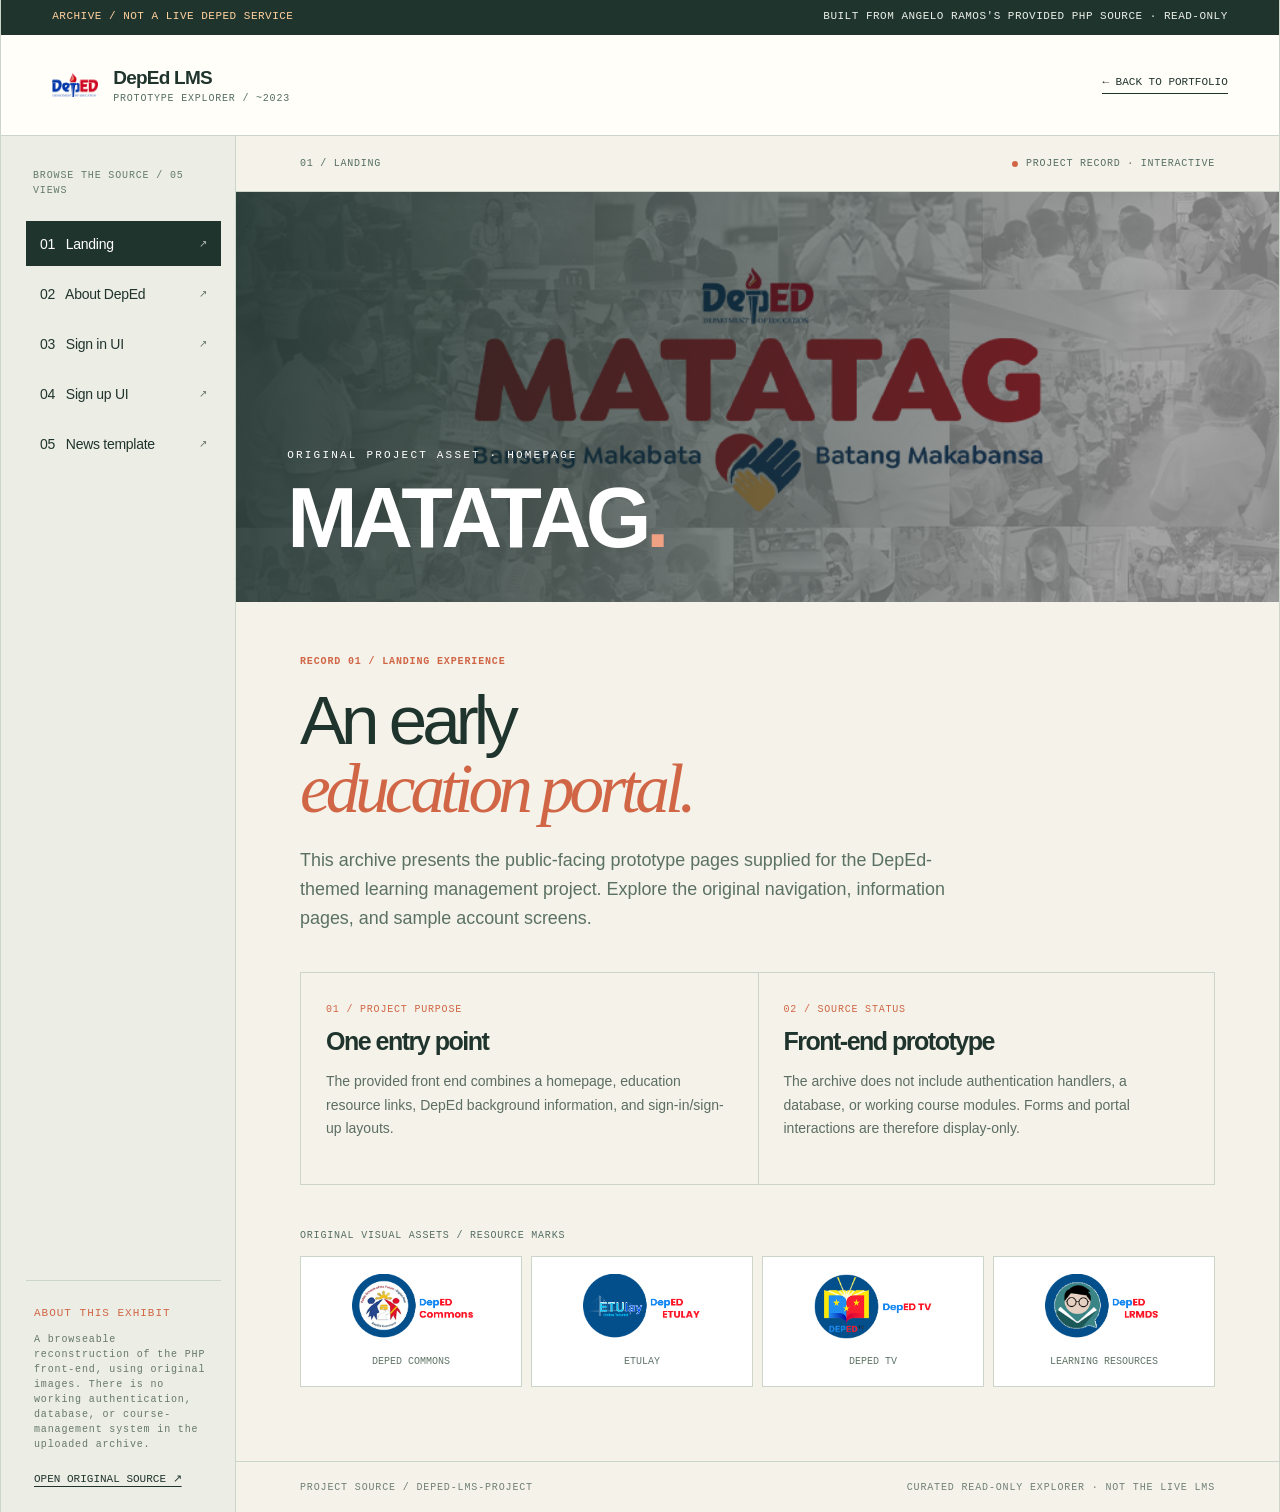
==== lms-explorer/index.html @ c8154ff5 "Add files via upload" ====
<!doctype html>
<html lang="en"><head><meta charset="utf-8"><meta name="viewport" content="width=device-width,initial-scale=1"><meta name="color-scheme" content="light"><title>DepEd LMS — Project Archive Explorer</title>
<style>
:root{--ink:#20342e;--muted:#566e64;--line:#ccd5c9;--cream:#f4f2e9;--soft:#e8eae0;--orange:#d16646;--white:#fffef9;--font:Arial,Helvetica,sans-serif;--mono:ui-monospace,SFMono-Regular,Consolas,monospace}
*{box-sizing:border-box}html{scroll-behavior:smooth}body{margin:0;background:var(--cream);font-family:var(--font);color:var(--ink)}a{color:inherit}button{font:inherit}button:focus-visible,a:focus-visible{outline:3px solid var(--orange);outline-offset:3px}
.frame{max-width:1480px;margin:auto;min-height:100vh;border-right:1px solid var(--line);border-left:1px solid var(--line)}.status{background:var(--ink);color:#eaf0e9;min-height:35px;padding:10px clamp(20px,4vw,55px);font:11px var(--mono);display:flex;justify-content:space-between;gap:16px;letter-spacing:.045em}.status b{color:#ffd29e;font-weight:500}.hdr{display:flex;align-items:center;justify-content:space-between;gap:24px;padding:25px clamp(20px,4vw,55px);border-bottom:1px solid var(--line);background:var(--white)}.identity{display:flex;align-items:center;gap:15px;text-decoration:none}.identity img{width:46px;height:50px;object-fit:contain}.identity strong{font-size:19px;letter-spacing:-.04em}.identity small{display:block;font:10px var(--mono);margin-top:4px;color:var(--muted);letter-spacing:.08em}.hdr-action{font:11px var(--mono);text-decoration:none;border-bottom:1px solid currentColor;padding-bottom:5px;white-space:nowrap}
.workspace{display:grid;grid-template-columns:235px minmax(0,1fr);min-height:calc(100vh - 135px)}.side{min-width:0;border-right:1px solid var(--line);padding:32px 14px 20px 25px;background:#ecede4;display:flex;flex-direction:column;gap:23px}.side-kicker,.side-note,.colophon,.page-kicker{font:10px/1.5 var(--mono);letter-spacing:.085em}.side-kicker{margin:0 7px;color:#647b6c}.side-buttons{min-width:0;max-width:100%;display:flex;flex-direction:column;gap:5px}.tab{display:flex;justify-content:space-between;align-items:center;text-align:left;width:100%;background:transparent;border:1px solid transparent;color:var(--ink);cursor:pointer;padding:12px 13px;font-size:14px;letter-spacing:-.02em;border-radius:0;min-height:45px}.tab:hover{border-color:#c2cfbe}.tab[aria-selected=true]{background:var(--ink);color:#fff}.tab span:last-child{font:10px var(--mono);opacity:.65}.side-source{margin-top:auto;border-top:1px solid var(--line);padding:21px 8px 0}.side-source b{font:11px var(--mono);letter-spacing:.09em;color:var(--orange)}.side-note{margin:12px 0;color:#66776d}.side-source a{display:inline-block;font:11px var(--mono);padding:8px 0;text-underline-offset:4px}.main{min-width:0}.main-top{padding:22px clamp(22px,5vw,70px);border-bottom:1px solid var(--line);display:flex;justify-content:space-between;gap:12px;font:10px var(--mono);letter-spacing:.075em;color:var(--muted)}.page{display:none;min-height:640px}.page.active{display:block;animation:show .28s ease}@keyframes show{from{opacity:.4;transform:translateY(6px)}to{opacity:1;transform:none}}.page-pad{padding:48px clamp(22px,5vw,70px) 74px}.page-kicker{color:var(--orange);font-weight:700}.page-title{font-size:clamp(44px,5.4vw,86px);font-weight:500;letter-spacing:-.072em;line-height:.99;margin:17px 0 23px;max-width:920px}.page-title em{font-family:Georgia,serif;font-weight:400;color:var(--orange)}.page-lede{font-size:clamp(15px,1.4vw,19px);line-height:1.6;max-width:660px;color:#5b7163;margin:0 0 30px}.hero-image{position:relative;height:clamp(230px,32vw,455px);overflow:hidden;background:#c8d3c6}.hero-image img{width:100%;height:100%;object-fit:cover;object-position:center 38%;filter:saturate(.72) brightness(.68)}.hero-image:after{content:"";position:absolute;inset:0;background:linear-gradient(100deg,#112822c9,transparent 85%)}.hero-image-copy{position:absolute;left:clamp(22px,4vw,66px);bottom:35px;z-index:1;color:white}.hero-image-copy small{font:11px var(--mono);letter-spacing:.2em}.hero-image-copy h2{font-size:clamp(45px,6.6vw,98px);letter-spacing:-.065em;margin:8px 0 0;font-weight:600}.record-grid{display:grid;grid-template-columns:1fr 1fr;gap:0;margin-top:40px;border:1px solid var(--line)}.record-grid article{padding:25px 25px 30px}.record-grid article+article{border-left:1px solid var(--line)}.record-grid small,.material-head{font:10px var(--mono);color:var(--orange);letter-spacing:.08em}.record-grid h3{margin:11px 0 12px;font-size:25px;letter-spacing:-.06em}.record-grid p{line-height:1.65;color:#5c6d63;font-size:14px}.material-head{margin:45px 0 15px;color:var(--muted)}.material-grid{display:grid;grid-template-columns:repeat(4,1fr);gap:9px}.material{background:#fff;border:1px solid var(--line);min-width:0;text-align:center;padding:17px 9px}.material img{width:100%;height:65px;object-fit:contain}.material span{display:block;font:10px/1.45 var(--mono);margin-top:12px;color:#607468}.about-grid{display:grid;grid-template-columns:minmax(0,1fr) minmax(260px,.72fr);gap:24px;border-top:1px solid var(--line);padding-top:30px}.about-grid img{width:100%;height:auto;object-fit:contain;background:#edf0e8;padding:18px;border:1px solid var(--line)}.about-grid h3,.info-cards h3{font-size:24px;letter-spacing:-.05em;margin:0 0 15px}.about-grid p{color:#566c5c;line-height:1.7}.info-cards{display:grid;grid-template-columns:repeat(2,1fr);gap:18px;margin-top:28px}.info-cards article{border:1px solid var(--line);padding:22px}.info-cards b{font:10px var(--mono);color:var(--orange)}.info-cards p{color:var(--muted);line-height:1.6;font-size:14px}.form-sample{max-width:660px;display:grid;grid-template-columns:1fr 1fr;gap:17px;margin-top:35px}.form-sample label{display:block;font-size:12px;color:#5d7267;font-weight:600}.form-sample label.full{grid-column:1/-1}.form-sample input,.form-sample select{width:100%;margin-top:8px;padding:14px 14px;background:#fffefa;border:1px solid #aabcae;font:14px var(--font);color:var(--ink)}.form-sample input:disabled,.form-sample select:disabled{color:#7f8c81;background:#eeeee8}.disabled-submit{grid-column:1/-1;padding:16px;border:0;background:var(--ink);color:#fff;opacity:.45;text-align:center;font:12px var(--mono)}.note{margin:26px 0 0;padding:16px 19px;background:#e7e9df;border-left:3px solid var(--orange);line-height:1.6;color:#4c6255;font-size:13px;max-width:700px}.source-list{margin:33px 0;display:grid;gap:10px}.source-row{display:grid;grid-template-columns:110px minmax(0,1fr);gap:14px;align-items:center;border-bottom:1px solid var(--line);padding:15px 2px;font-size:14px}.source-row span{font:11px var(--mono);color:var(--orange)}.source-row strong{font-weight:500}.colophon{border-top:1px solid var(--line);display:flex;justify-content:space-between;padding:18px clamp(22px,5vw,70px);gap:18px;color:#728077}.corner{display:inline-flex;align-items:center;gap:8px}.corner i{height:6px;width:6px;background:var(--orange);border-radius:50%}
@media(max-width:800px){.workspace{grid-template-columns:minmax(0,1fr)}.side{border-right:0;border-bottom:1px solid var(--line);padding:12px 16px}.side-kicker,.side-source{display:none}.side-buttons{flex-direction:row;overflow:auto;gap:6px}.tab{flex:0 0 auto;width:auto;padding:12px 14px}.tab span:last-child{display:none}.main-top{padding:13px 22px}.status{font-size:9px}.page-pad{padding:32px 21px 52px}.hero-image-copy h2{font-size:49px}.material-grid{grid-template-columns:repeat(2,1fr)}.about-grid{grid-template-columns:1fr}.hdr{padding:16px 20px}.hdr-action{font-size:10px}.record-grid{grid-template-columns:1fr}.record-grid article+article{border-left:0;border-top:1px solid var(--line)}.info-cards{grid-template-columns:1fr}.colophon{flex-direction:column;padding:14px 22px}}
@media(max-width:480px){.status span:last-child{display:none}.identity strong{font-size:16px}.identity img{width:38px}.hdr-action{max-width:100px;white-space:normal;text-align:right}.form-sample{grid-template-columns:1fr}.page-title{font-size:clamp(42px,12vw,64px)}.hero-image{height:300px}.hero-image-copy h2{font-size:45px}}
@media(prefers-reduced-motion:reduce){*,*::before,*::after{animation:none!important;scroll-behavior:auto!important}}
</style></head>
<body><div class="frame"><div class="status"><span><b>ARCHIVE / NOT A LIVE DEPED SERVICE</b></span><span>BUILT FROM ANGELO RAMOS'S PROVIDED PHP SOURCE · READ-ONLY</span></div>
<header class="hdr"><a class="identity" href="#home" data-go="home"><img src="assets/deped.png" alt="DepEd mark from supplied project assets"><span><strong>DepEd LMS</strong><small>PROTOTYPE EXPLORER / ~2023</small></span></a><a class="hdr-action" href="../index.html#projects">← BACK TO PORTFOLIO</a></header>
<div class="workspace"><aside class="side"><p class="side-kicker">BROWSE THE SOURCE / 05 VIEWS</p><nav class="side-buttons" aria-label="LMS prototype views">
<button type="button" class="tab" data-go="home" aria-selected="true">01 &nbsp; Landing <span>↗</span></button>
<button type="button" class="tab" data-go="about" aria-selected="false">02 &nbsp; About DepEd <span>↗</span></button>
<button type="button" class="tab" data-go="signin" aria-selected="false">03 &nbsp; Sign in UI <span>↗</span></button>
<button type="button" class="tab" data-go="signup" aria-selected="false">04 &nbsp; Sign up UI <span>↗</span></button>
<button type="button" class="tab" data-go="news" aria-selected="false">05 &nbsp; News template <span>↗</span></button>
</nav><div class="side-source"><b>ABOUT THIS EXHIBIT</b><p class="side-note">A browseable reconstruction of the PHP front-end, using original images. There is no working authentication, database, or course-management system in the uploaded archive.</p><a target="_blank" rel="noopener noreferrer" href="https://github.com/gegegelo/LMS/tree/04dccf0e643a8d3c4e60569a90cf7f81afca56c1/DepEd-LMS-Project">OPEN ORIGINAL SOURCE ↗</a></div></aside>
<main class="main" id="content"><div class="main-top"><span id="routeLabel">01 / LANDING</span><span class="corner"><i></i> PROJECT RECORD · INTERACTIVE</span></div>
<section class="page active" id="view-home" aria-labelledby="title-home"><div class="hero-image"><img src="assets/coverr.jpg" alt="Original DepEd LMS project banner from uploaded source"><div class="hero-image-copy"><small>ORIGINAL PROJECT ASSET · HOMEPAGE</small><h2>MATATAG<span style="color:#f0a083">.</span></h2></div></div><div class="page-pad"><span class="page-kicker">RECORD 01 / LANDING EXPERIENCE</span><h1 class="page-title" id="title-home">An early<br><em>education portal.</em></h1><p class="page-lede">This archive presents the public-facing prototype pages supplied for the DepEd-themed learning management project. Explore the original navigation, information pages, and sample account screens.</p><div class="record-grid"><article><small>01 / PROJECT PURPOSE</small><h3>One entry point</h3><p>The provided front end combines a homepage, education resource links, DepEd background information, and sign-in/sign-up layouts.</p></article><article><small>02 / SOURCE STATUS</small><h3>Front-end prototype</h3><p>The archive does not include authentication handlers, a database, or working course modules. Forms and portal interactions are therefore display-only.</p></article></div><p class="material-head">ORIGINAL VISUAL ASSETS / RESOURCE MARKS</p><div class="material-grid"><div class="material"><img src="assets/deped-commons.png" alt="DepEd Commons logo"><span>DEPED COMMONS</span></div><div class="material"><img src="assets/deped-tulay.png" alt="DepEd ETUlay logo"><span>ETULAY</span></div><div class="material"><img src="assets/deped-tv.png" alt="DepEd TV logo"><span>DEPED TV</span></div><div class="material"><img src="assets/deped-lrmds.png" alt="DepEd Learning Resources"><span>LEARNING RESOURCES</span></div></div></div></section>
<section class="page" id="view-about" aria-labelledby="title-about" hidden><div class="page-pad"><span class="page-kicker">RECORD 02 / ABOUT PAGE</span><h1 class="page-title" id="title-about">Education<br><em>in context.</em></h1><p class="page-lede">The uploaded About page describes the Department of Education and includes institutional structure, mission, and public information.</p><div class="about-grid"><div><h3>Department of Education</h3><p>The Department of Education (DepEd) formulates, implements, and coordinates policies, plans, programs, and projects in formal and non-formal basic education.</p><p>This section summarizes text supplied in <code>about.php</code> and retains related source images.</p></div><img src="assets/DepEd-Website-header.png" alt="DepEd website banner from source files"></div><div class="info-cards"><article><b>ORIGINAL ASSET / 01</b><h3>Institutional structure</h3><img style="width:100%;height:auto;max-height:270px;object-fit:contain" src="assets/DepEd-structure.png" alt="Organizational chart image from uploaded project source"></article><article><b>ORIGINAL ASSET / 02</b><h3>Transparency & information</h3><img style="width:100%;height:270px;object-fit:contain" src="assets/transparency-seal-.png" alt="Transparency seal included in uploaded source"></article></div><p class="note">This is an archive view of a personal software project, not an official DepEd information service.</p></div></section>
<section class="page" id="view-signin" aria-labelledby="title-signin" hidden><div class="page-pad"><span class="page-kicker">RECORD 03 / ACCOUNT LOGIN</span><h1 class="page-title" id="title-signin">The sign-in<br><em>interface.</em></h1><p class="page-lede">A read-only reconstruction of the username and password screen from <code>signin_page.php</code>.</p><form class="form-sample" aria-label="Sign-in layout demonstration" onsubmit="return false"><label class="full">Username<input placeholder="Account username" autocomplete="off" disabled></label><label class="full">Password<input placeholder="Password" type="password" disabled></label><div class="disabled-submit">SIGN IN · DISABLED IN ARCHIVE</div></form><p class="note"><strong>Demonstration only.</strong> The uploaded ZIP references <code>login_handler.php</code>, which was not included. This preview cannot authenticate anyone.</p></div></section>
<section class="page" id="view-signup" aria-labelledby="title-signup" hidden><div class="page-pad"><span class="page-kicker">RECORD 04 / REGISTRATION FORM</span><h1 class="page-title" id="title-signup">The registration<br><em>interface.</em></h1><p class="page-lede">The source registration page includes account credentials, a student/teacher selection, and basic personal details.</p><form class="form-sample" aria-label="Registration layout demonstration" onsubmit="return false"><label>Username<input placeholder="Account username" disabled></label><label>Email address<input placeholder="name@example.com" disabled></label><label>Password<input placeholder="Password" type="password" disabled></label><label>Confirm password<input placeholder="Confirm password" type="password" disabled></label><label>Category<select disabled><option>Student / Teacher</option></select></label><label>Phone number<input placeholder="Contact number" disabled></label><label>First name<input placeholder="First name" disabled></label><label>Last name<input placeholder="Last name" disabled></label><div class="disabled-submit">CREATE ACCOUNT · DISABLED IN ARCHIVE</div></form><p class="note">Form fields are intentionally disabled. The uploaded archive does not include an account registration backend.</p></div></section>
<section class="page" id="view-news" aria-labelledby="title-news" hidden><div class="page-pad"><span class="page-kicker">RECORD 05 / NEWS TEMPLATE</span><h1 class="page-title" id="title-news">A page<br><em>in progress.</em></h1><p class="page-lede">The provided <code>news.php</code> file contains a grid of placeholder cards and example copy rather than published news.</p><div class="source-list"><div class="source-row"><span>01 / PAGE</span><strong>News feed layout with Bootstrap cards</strong></div><div class="source-row"><span>02 / CONTENT</span><strong>Placeholder descriptions in original source</strong></div><div class="source-row"><span>03 / STATUS</span><strong>No news database or real article data provided</strong></div></div><p class="note">Instead of inventing news items, this exhibit documents the prototype state of the original page.</p></div></section>
<div class="colophon"><span>PROJECT SOURCE / DEPED-LMS-PROJECT</span><span>CURATED READ-ONLY EXPLORER · NOT THE LIVE LMS</span></div></main></div></div>
<script>
(function(){const routes=['home','about','signin','signup','news'];const buttons=[...document.querySelectorAll('[data-go]')];const labels={home:'01 / LANDING',about:'02 / ABOUT DEPED',signin:'03 / LOGIN UI',signup:'04 / REGISTRATION UI',news:'05 / NEWS TEMPLATE'};const pages=[...document.querySelectorAll('.page')];function setRoute(name,updateHash){if(!routes.includes(name))name='home';pages.forEach(p=>{const active=p.id==='view-'+name;p.classList.toggle('active',active);p.hidden=!active});buttons.forEach(b=>{if(b.classList.contains('tab'))b.setAttribute('aria-selected',String(b.dataset.go===name))});document.getElementById('routeLabel').textContent=labels[name];if(updateHash&&location.hash!=='#'+name)history.replaceState(null,'','#'+name);window.scrollTo({top:0,behavior:'instant'});}buttons.forEach(b=>b.addEventListener('click',event=>{event.preventDefault();setRoute(b.dataset.go,true)}));window.addEventListener('hashchange',()=>setRoute(location.hash.slice(1),false));setRoute(location.hash.slice(1),false)})();
</script></body></html>
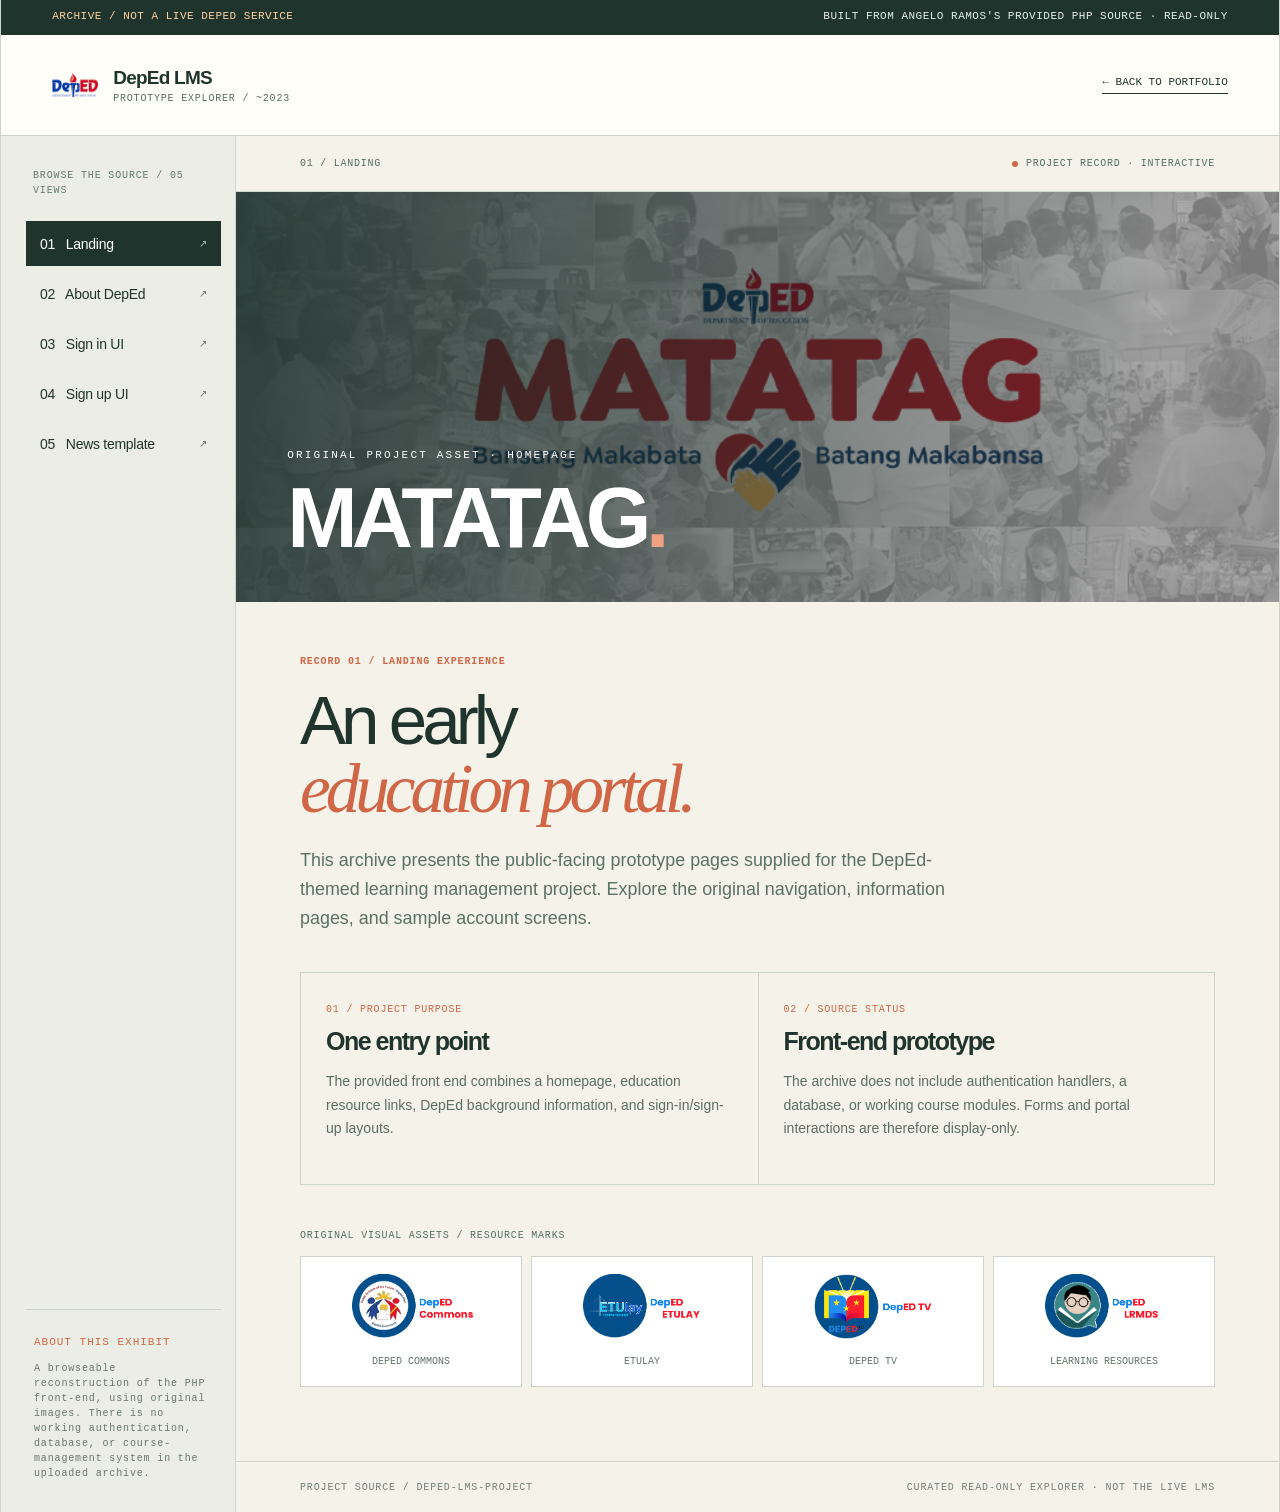
==== commit f6de89ac: "Remove public LMS source links from portfolio and demo" ====
--- a/lms-explorer/index.html
+++ b/lms-explorer/index.html
@@ -4,27 +4,57 @@
 :root{--ink:#20342e;--muted:#566e64;--line:#ccd5c9;--cream:#f4f2e9;--soft:#e8eae0;--orange:#d16646;--white:#fffef9;--font:Arial,Helvetica,sans-serif;--mono:ui-monospace,SFMono-Regular,Consolas,monospace}
 *{box-sizing:border-box}html{scroll-behavior:smooth}body{margin:0;background:var(--cream);font-family:var(--font);color:var(--ink)}a{color:inherit}button{font:inherit}button:focus-visible,a:focus-visible{outline:3px solid var(--orange);outline-offset:3px}
 .frame{max-width:1480px;margin:auto;min-height:100vh;border-right:1px solid var(--line);border-left:1px solid var(--line)}.status{background:var(--ink);color:#eaf0e9;min-height:35px;padding:10px clamp(20px,4vw,55px);font:11px var(--mono);display:flex;justify-content:space-between;gap:16px;letter-spacing:.045em}.status b{color:#ffd29e;font-weight:500}.hdr{display:flex;align-items:center;justify-content:space-between;gap:24px;padding:25px clamp(20px,4vw,55px);border-bottom:1px solid var(--line);background:var(--white)}.identity{display:flex;align-items:center;gap:15px;text-decoration:none}.identity img{width:46px;height:50px;object-fit:contain}.identity strong{font-size:19px;letter-spacing:-.04em}.identity small{display:block;font:10px var(--mono);margin-top:4px;color:var(--muted);letter-spacing:.08em}.hdr-action{font:11px var(--mono);text-decoration:none;border-bottom:1px solid currentColor;padding-bottom:5px;white-space:nowrap}
-.workspace{display:grid;grid-template-columns:235px minmax(0,1fr);min-height:calc(100vh - 135px)}.side{min-width:0;border-right:1px solid var(--line);padding:32px 14px 20px 25px;background:#ecede4;display:flex;flex-direction:column;gap:23px}.side-kicker,.side-note,.colophon,.page-kicker{font:10px/1.5 var(--mono);letter-spacing:.085em}.side-kicker{margin:0 7px;color:#647b6c}.side-buttons{min-width:0;max-width:100%;display:flex;flex-direction:column;gap:5px}.tab{display:flex;justify-content:space-between;align-items:center;text-align:left;width:100%;background:transparent;border:1px solid transparent;color:var(--ink);cursor:pointer;padding:12px 13px;font-size:14px;letter-spacing:-.02em;border-radius:0;min-height:45px}.tab:hover{border-color:#c2cfbe}.tab[aria-selected=true]{background:var(--ink);color:#fff}.tab span:last-child{font:10px var(--mono);opacity:.65}.side-source{margin-top:auto;border-top:1px solid var(--line);padding:21px 8px 0}.side-source b{font:11px var(--mono);letter-spacing:.09em;color:var(--orange)}.side-note{margin:12px 0;color:#66776d}.side-source a{display:inline-block;font:11px var(--mono);padding:8px 0;text-underline-offset:4px}.main{min-width:0}.main-top{padding:22px clamp(22px,5vw,70px);border-bottom:1px solid var(--line);display:flex;justify-content:space-between;gap:12px;font:10px var(--mono);letter-spacing:.075em;color:var(--muted)}.page{display:none;min-height:640px}.page.active{display:block;animation:show .28s ease}@keyframes show{from{opacity:.4;transform:translateY(6px)}to{opacity:1;transform:none}}.page-pad{padding:48px clamp(22px,5vw,70px) 74px}.page-kicker{color:var(--orange);font-weight:700}.page-title{font-size:clamp(44px,5.4vw,86px);font-weight:500;letter-spacing:-.072em;line-height:.99;margin:17px 0 23px;max-width:920px}.page-title em{font-family:Georgia,serif;font-weight:400;color:var(--orange)}.page-lede{font-size:clamp(15px,1.4vw,19px);line-height:1.6;max-width:660px;color:#5b7163;margin:0 0 30px}.hero-image{position:relative;height:clamp(230px,32vw,455px);overflow:hidden;background:#c8d3c6}.hero-image img{width:100%;height:100%;object-fit:cover;object-position:center 38%;filter:saturate(.72) brightness(.68)}.hero-image:after{content:"";position:absolute;inset:0;background:linear-gradient(100deg,#112822c9,transparent 85%)}.hero-image-copy{position:absolute;left:clamp(22px,4vw,66px);bottom:35px;z-index:1;color:white}.hero-image-copy small{font:11px var(--mono);letter-spacing:.2em}.hero-image-copy h2{font-size:clamp(45px,6.6vw,98px);letter-spacing:-.065em;margin:8px 0 0;font-weight:600}.record-grid{display:grid;grid-template-columns:1fr 1fr;gap:0;margin-top:40px;border:1px solid var(--line)}.record-grid article{padding:25px 25px 30px}.record-grid article+article{border-left:1px solid var(--line)}.record-grid small,.material-head{font:10px var(--mono);color:var(--orange);letter-spacing:.08em}.record-grid h3{margin:11px 0 12px;font-size:25px;letter-spacing:-.06em}.record-grid p{line-height:1.65;color:#5c6d63;font-size:14px}.material-head{margin:45px 0 15px;color:var(--muted)}.material-grid{display:grid;grid-template-columns:repeat(4,1fr);gap:9px}.material{background:#fff;border:1px solid var(--line);min-width:0;text-align:center;padding:17px 9px}.material img{width:100%;height:65px;object-fit:contain}.material span{display:block;font:10px/1.45 var(--mono);margin-top:12px;color:#607468}.about-grid{display:grid;grid-template-columns:minmax(0,1fr) minmax(260px,.72fr);gap:24px;border-top:1px solid var(--line);padding-top:30px}.about-grid img{width:100%;height:auto;object-fit:contain;background:#edf0e8;padding:18px;border:1px solid var(--line)}.about-grid h3,.info-cards h3{font-size:24px;letter-spacing:-.05em;margin:0 0 15px}.about-grid p{color:#566c5c;line-height:1.7}.info-cards{display:grid;grid-template-columns:repeat(2,1fr);gap:18px;margin-top:28px}.info-cards article{border:1px solid var(--line);padding:22px}.info-cards b{font:10px var(--mono);color:var(--orange)}.info-cards p{color:var(--muted);line-height:1.6;font-size:14px}.form-sample{max-width:660px;display:grid;grid-template-columns:1fr 1fr;gap:17px;margin-top:35px}.form-sample label{display:block;font-size:12px;color:#5d7267;font-weight:600}.form-sample label.full{grid-column:1/-1}.form-sample input,.form-sample select{width:100%;margin-top:8px;padding:14px 14px;background:#fffefa;border:1px solid #aabcae;font:14px var(--font);color:var(--ink)}.form-sample input:disabled,.form-sample select:disabled{color:#7f8c81;background:#eeeee8}.disabled-submit{grid-column:1/-1;padding:16px;border:0;background:var(--ink);color:#fff;opacity:.45;text-align:center;font:12px var(--mono)}.note{margin:26px 0 0;padding:16px 19px;background:#e7e9df;border-left:3px solid var(--orange);line-height:1.6;color:#4c6255;font-size:13px;max-width:700px}.source-list{margin:33px 0;display:grid;gap:10px}.source-row{display:grid;grid-template-columns:110px minmax(0,1fr);gap:14px;align-items:center;border-bottom:1px solid var(--line);padding:15px 2px;font-size:14px}.source-row span{font:11px var(--mono);color:var(--orange)}.source-row strong{font-weight:500}.colophon{border-top:1px solid var(--line);display:flex;justify-content:space-between;padding:18px clamp(22px,5vw,70px);gap:18px;color:#728077}.corner{display:inline-flex;align-items:center;gap:8px}.corner i{height:6px;width:6px;background:var(--orange);border-radius:50%}
+.workspace{display:grid;grid-template-columns:235px minmax(0,1fr);min-height:calc(100vh - 135px)}.side{min-width:0;border-right:1px solid var(--line);padding:32px 14px 20px 25px;background:#ecede4;display:flex;flex-direction:column;gap:23px}.side-kicker,.side-note,.colophon,.page-kicker{font:10px/1.5 var(--mono);letter-spacing:.085em}.side-kicker{margin:0 7px;color:#647b6c}.side-buttons{min-width:0;max-width:100%;display:flex;flex-direction:column;gap:5px}.tab{text-decoration:none;display:flex;justify-content:space-between;align-items:center;text-align:left;width:100%;background:transparent;border:1px solid transparent;color:var(--ink);cursor:pointer;padding:12px 13px;font-size:14px;letter-spacing:-.02em;border-radius:0;min-height:45px}.tab:hover{border-color:#c2cfbe}.tab[aria-current="page"]{background:var(--ink);color:#fff}.tab span:last-child{font:10px var(--mono);opacity:.65}.side-source{margin-top:auto;border-top:1px solid var(--line);padding:21px 8px 0}.side-source b{font:11px var(--mono);letter-spacing:.09em;color:var(--orange)}.side-note{margin:12px 0;color:#66776d}.side-source a{display:inline-block;font:11px var(--mono);padding:8px 0;text-underline-offset:4px}.main{min-width:0}.main-top{padding:22px clamp(22px,5vw,70px);border-bottom:1px solid var(--line);display:flex;justify-content:space-between;gap:12px;font:10px var(--mono);letter-spacing:.075em;color:var(--muted)}.page[hidden]{display:none}.page{min-height:640px;animation:show .28s ease}@keyframes show{from{opacity:.4;transform:translateY(6px)}to{opacity:1;transform:none}}.page-pad{padding:48px clamp(22px,5vw,70px) 74px}.page-kicker{color:var(--orange);font-weight:700}.page-title{font-size:clamp(44px,5.4vw,86px);font-weight:500;letter-spacing:-.072em;line-height:.99;margin:17px 0 23px;max-width:920px}.page-title em{font-family:Georgia,serif;font-weight:400;color:var(--orange)}.page-lede{font-size:clamp(15px,1.4vw,19px);line-height:1.6;max-width:660px;color:#5b7163;margin:0 0 30px}.hero-image{position:relative;height:clamp(230px,32vw,455px);overflow:hidden;background:#c8d3c6}.hero-image img{width:100%;height:100%;object-fit:cover;object-position:center 38%;filter:saturate(.72) brightness(.68)}.hero-image:after{content:"";position:absolute;inset:0;background:linear-gradient(100deg,#112822c9,transparent 85%)}.hero-image-copy{position:absolute;left:clamp(22px,4vw,66px);bottom:35px;z-index:1;color:white}.hero-image-copy small{font:11px var(--mono);letter-spacing:.2em}.hero-image-copy h2{font-size:clamp(45px,6.6vw,98px);letter-spacing:-.065em;margin:8px 0 0;font-weight:600}.record-grid{display:grid;grid-template-columns:1fr 1fr;gap:0;margin-top:40px;border:1px solid var(--line)}.record-grid article{padding:25px 25px 30px}.record-grid article+article{border-left:1px solid var(--line)}.record-grid small,.material-head{font:10px var(--mono);color:var(--orange);letter-spacing:.08em}.record-grid h3{margin:11px 0 12px;font-size:25px;letter-spacing:-.06em}.record-grid p{line-height:1.65;color:#5c6d63;font-size:14px}.material-head{margin:45px 0 15px;color:var(--muted)}.material-grid{display:grid;grid-template-columns:repeat(4,1fr);gap:9px}.material{background:#fff;border:1px solid var(--line);min-width:0;text-align:center;padding:17px 9px}.material img{width:100%;height:65px;object-fit:contain}.material span{display:block;font:10px/1.45 var(--mono);margin-top:12px;color:#607468}.about-grid{display:grid;grid-template-columns:minmax(0,1fr) minmax(260px,.72fr);gap:24px;border-top:1px solid var(--line);padding-top:30px}.about-grid img{width:100%;height:auto;object-fit:contain;background:#edf0e8;padding:18px;border:1px solid var(--line)}.about-grid h3,.info-cards h3{font-size:24px;letter-spacing:-.05em;margin:0 0 15px}.about-grid p{color:#566c5c;line-height:1.7}.info-cards{display:grid;grid-template-columns:repeat(2,1fr);gap:18px;margin-top:28px}.info-cards article{border:1px solid var(--line);padding:22px}.info-cards b{font:10px var(--mono);color:var(--orange)}.info-cards p{color:var(--muted);line-height:1.6;font-size:14px}.form-sample{max-width:660px;display:grid;grid-template-columns:1fr 1fr;gap:17px;margin-top:35px}.form-sample label{display:block;font-size:12px;color:#5d7267;font-weight:600}.form-sample label.full{grid-column:1/-1}.form-sample input,.form-sample select{width:100%;margin-top:8px;padding:14px 14px;background:#fffefa;border:1px solid #aabcae;font:14px var(--font);color:var(--ink)}.form-sample input:disabled,.form-sample select:disabled{color:#7f8c81;background:#eeeee8}.disabled-submit{grid-column:1/-1;padding:16px;border:0;background:var(--ink);color:#fff;opacity:.45;text-align:center;font:12px var(--mono)}.note{margin:26px 0 0;padding:16px 19px;background:#e7e9df;border-left:3px solid var(--orange);line-height:1.6;color:#4c6255;font-size:13px;max-width:700px}.source-list{margin:33px 0;display:grid;gap:10px}.source-row{display:grid;grid-template-columns:110px minmax(0,1fr);gap:14px;align-items:center;border-bottom:1px solid var(--line);padding:15px 2px;font-size:14px}.source-row span{font:11px var(--mono);color:var(--orange)}.source-row strong{font-weight:500}.colophon{border-top:1px solid var(--line);display:flex;justify-content:space-between;padding:18px clamp(22px,5vw,70px);gap:18px;color:#728077}.corner{display:inline-flex;align-items:center;gap:8px}.corner i{height:6px;width:6px;background:var(--orange);border-radius:50%}
 @media(max-width:800px){.workspace{grid-template-columns:minmax(0,1fr)}.side{border-right:0;border-bottom:1px solid var(--line);padding:12px 16px}.side-kicker,.side-source{display:none}.side-buttons{flex-direction:row;overflow:auto;gap:6px}.tab{flex:0 0 auto;width:auto;padding:12px 14px}.tab span:last-child{display:none}.main-top{padding:13px 22px}.status{font-size:9px}.page-pad{padding:32px 21px 52px}.hero-image-copy h2{font-size:49px}.material-grid{grid-template-columns:repeat(2,1fr)}.about-grid{grid-template-columns:1fr}.hdr{padding:16px 20px}.hdr-action{font-size:10px}.record-grid{grid-template-columns:1fr}.record-grid article+article{border-left:0;border-top:1px solid var(--line)}.info-cards{grid-template-columns:1fr}.colophon{flex-direction:column;padding:14px 22px}}
 @media(max-width:480px){.status span:last-child{display:none}.identity strong{font-size:16px}.identity img{width:38px}.hdr-action{max-width:100px;white-space:normal;text-align:right}.form-sample{grid-template-columns:1fr}.page-title{font-size:clamp(42px,12vw,64px)}.hero-image{height:300px}.hero-image-copy h2{font-size:45px}}
 @media(prefers-reduced-motion:reduce){*,*::before,*::after{animation:none!important;scroll-behavior:auto!important}}
 </style></head>
 <body><div class="frame"><div class="status"><span><b>ARCHIVE / NOT A LIVE DEPED SERVICE</b></span><span>BUILT FROM ANGELO RAMOS'S PROVIDED PHP SOURCE · READ-ONLY</span></div>
-<header class="hdr"><a class="identity" href="#home" data-go="home"><img src="assets/deped.png" alt="DepEd mark from supplied project assets"><span><strong>DepEd LMS</strong><small>PROTOTYPE EXPLORER / ~2023</small></span></a><a class="hdr-action" href="../index.html#projects">← BACK TO PORTFOLIO</a></header>
+<header class="hdr"><a class="identity" href="#home"><img src="assets/deped.png" alt="DepEd mark from supplied project assets"><span><strong>DepEd LMS</strong><small>PROTOTYPE EXPLORER / ~2023</small></span></a><a class="hdr-action" href="../index.html#deped-lms">← BACK TO PORTFOLIO</a></header>
 <div class="workspace"><aside class="side"><p class="side-kicker">BROWSE THE SOURCE / 05 VIEWS</p><nav class="side-buttons" aria-label="LMS prototype views">
-<button type="button" class="tab" data-go="home" aria-selected="true">01 &nbsp; Landing <span>↗</span></button>
-<button type="button" class="tab" data-go="about" aria-selected="false">02 &nbsp; About DepEd <span>↗</span></button>
-<button type="button" class="tab" data-go="signin" aria-selected="false">03 &nbsp; Sign in UI <span>↗</span></button>
-<button type="button" class="tab" data-go="signup" aria-selected="false">04 &nbsp; Sign up UI <span>↗</span></button>
-<button type="button" class="tab" data-go="news" aria-selected="false">05 &nbsp; News template <span>↗</span></button>
-</nav><div class="side-source"><b>ABOUT THIS EXHIBIT</b><p class="side-note">A browseable reconstruction of the PHP front-end, using original images. There is no working authentication, database, or course-management system in the uploaded archive.</p><a target="_blank" rel="noopener noreferrer" href="https://github.com/gegegelo/LMS/tree/04dccf0e643a8d3c4e60569a90cf7f81afca56c1/DepEd-LMS-Project">OPEN ORIGINAL SOURCE ↗</a></div></aside>
+<a class="tab" href="#home" aria-current="page">01 &nbsp; Landing <span>↗</span></a>
+<a class="tab" href="#about">02 &nbsp; About DepEd <span>↗</span></a>
+<a class="tab" href="#signin">03 &nbsp; Sign in UI <span>↗</span></a>
+<a class="tab" href="#signup">04 &nbsp; Sign up UI <span>↗</span></a>
+<a class="tab" href="#news">05 &nbsp; News template <span>↗</span></a>
+</nav><div class="side-source"><b>ABOUT THIS EXHIBIT</b><p class="side-note">A browseable reconstruction of the PHP front-end, using original images. There is no working authentication, database, or course-management system in the uploaded archive.</p></div></aside>
 <main class="main" id="content"><div class="main-top"><span id="routeLabel">01 / LANDING</span><span class="corner"><i></i> PROJECT RECORD · INTERACTIVE</span></div>
-<section class="page active" id="view-home" aria-labelledby="title-home"><div class="hero-image"><img src="assets/coverr.jpg" alt="Original DepEd LMS project banner from uploaded source"><div class="hero-image-copy"><small>ORIGINAL PROJECT ASSET · HOMEPAGE</small><h2>MATATAG<span style="color:#f0a083">.</span></h2></div></div><div class="page-pad"><span class="page-kicker">RECORD 01 / LANDING EXPERIENCE</span><h1 class="page-title" id="title-home">An early<br><em>education portal.</em></h1><p class="page-lede">This archive presents the public-facing prototype pages supplied for the DepEd-themed learning management project. Explore the original navigation, information pages, and sample account screens.</p><div class="record-grid"><article><small>01 / PROJECT PURPOSE</small><h3>One entry point</h3><p>The provided front end combines a homepage, education resource links, DepEd background information, and sign-in/sign-up layouts.</p></article><article><small>02 / SOURCE STATUS</small><h3>Front-end prototype</h3><p>The archive does not include authentication handlers, a database, or working course modules. Forms and portal interactions are therefore display-only.</p></article></div><p class="material-head">ORIGINAL VISUAL ASSETS / RESOURCE MARKS</p><div class="material-grid"><div class="material"><img src="assets/deped-commons.png" alt="DepEd Commons logo"><span>DEPED COMMONS</span></div><div class="material"><img src="assets/deped-tulay.png" alt="DepEd ETUlay logo"><span>ETULAY</span></div><div class="material"><img src="assets/deped-tv.png" alt="DepEd TV logo"><span>DEPED TV</span></div><div class="material"><img src="assets/deped-lrmds.png" alt="DepEd Learning Resources"><span>LEARNING RESOURCES</span></div></div></div></section>
+<section class="page" id="view-home" aria-labelledby="title-home"><div class="hero-image"><img src="assets/coverr.jpg" alt="Original DepEd LMS project banner from uploaded source"><div class="hero-image-copy"><small>ORIGINAL PROJECT ASSET · HOMEPAGE</small><h2>MATATAG<span style="color:#f0a083">.</span></h2></div></div><div class="page-pad"><span class="page-kicker">RECORD 01 / LANDING EXPERIENCE</span><h1 class="page-title" id="title-home">An early<br><em>education portal.</em></h1><p class="page-lede">This archive presents the public-facing prototype pages supplied for the DepEd-themed learning management project. Explore the original navigation, information pages, and sample account screens.</p><div class="record-grid"><article><small>01 / PROJECT PURPOSE</small><h3>One entry point</h3><p>The provided front end combines a homepage, education resource links, DepEd background information, and sign-in/sign-up layouts.</p></article><article><small>02 / SOURCE STATUS</small><h3>Front-end prototype</h3><p>The archive does not include authentication handlers, a database, or working course modules. Forms and portal interactions are therefore display-only.</p></article></div><p class="material-head">ORIGINAL VISUAL ASSETS / RESOURCE MARKS</p><div class="material-grid"><div class="material"><img src="assets/deped-commons.png" alt="DepEd Commons logo"><span>DEPED COMMONS</span></div><div class="material"><img src="assets/deped-tulay.png" alt="DepEd ETUlay logo"><span>ETULAY</span></div><div class="material"><img src="assets/deped-tv.png" alt="DepEd TV logo"><span>DEPED TV</span></div><div class="material"><img src="assets/deped-lrmds.png" alt="DepEd Learning Resources"><span>LEARNING RESOURCES</span></div></div></div></section>
 <section class="page" id="view-about" aria-labelledby="title-about" hidden><div class="page-pad"><span class="page-kicker">RECORD 02 / ABOUT PAGE</span><h1 class="page-title" id="title-about">Education<br><em>in context.</em></h1><p class="page-lede">The uploaded About page describes the Department of Education and includes institutional structure, mission, and public information.</p><div class="about-grid"><div><h3>Department of Education</h3><p>The Department of Education (DepEd) formulates, implements, and coordinates policies, plans, programs, and projects in formal and non-formal basic education.</p><p>This section summarizes text supplied in <code>about.php</code> and retains related source images.</p></div><img src="assets/DepEd-Website-header.png" alt="DepEd website banner from source files"></div><div class="info-cards"><article><b>ORIGINAL ASSET / 01</b><h3>Institutional structure</h3><img style="width:100%;height:auto;max-height:270px;object-fit:contain" src="assets/DepEd-structure.png" alt="Organizational chart image from uploaded project source"></article><article><b>ORIGINAL ASSET / 02</b><h3>Transparency & information</h3><img style="width:100%;height:270px;object-fit:contain" src="assets/transparency-seal-.png" alt="Transparency seal included in uploaded source"></article></div><p class="note">This is an archive view of a personal software project, not an official DepEd information service.</p></div></section>
 <section class="page" id="view-signin" aria-labelledby="title-signin" hidden><div class="page-pad"><span class="page-kicker">RECORD 03 / ACCOUNT LOGIN</span><h1 class="page-title" id="title-signin">The sign-in<br><em>interface.</em></h1><p class="page-lede">A read-only reconstruction of the username and password screen from <code>signin_page.php</code>.</p><form class="form-sample" aria-label="Sign-in layout demonstration" onsubmit="return false"><label class="full">Username<input placeholder="Account username" autocomplete="off" disabled></label><label class="full">Password<input placeholder="Password" type="password" disabled></label><div class="disabled-submit">SIGN IN · DISABLED IN ARCHIVE</div></form><p class="note"><strong>Demonstration only.</strong> The uploaded ZIP references <code>login_handler.php</code>, which was not included. This preview cannot authenticate anyone.</p></div></section>
 <section class="page" id="view-signup" aria-labelledby="title-signup" hidden><div class="page-pad"><span class="page-kicker">RECORD 04 / REGISTRATION FORM</span><h1 class="page-title" id="title-signup">The registration<br><em>interface.</em></h1><p class="page-lede">The source registration page includes account credentials, a student/teacher selection, and basic personal details.</p><form class="form-sample" aria-label="Registration layout demonstration" onsubmit="return false"><label>Username<input placeholder="Account username" disabled></label><label>Email address<input placeholder="name@example.com" disabled></label><label>Password<input placeholder="Password" type="password" disabled></label><label>Confirm password<input placeholder="Confirm password" type="password" disabled></label><label>Category<select disabled><option>Student / Teacher</option></select></label><label>Phone number<input placeholder="Contact number" disabled></label><label>First name<input placeholder="First name" disabled></label><label>Last name<input placeholder="Last name" disabled></label><div class="disabled-submit">CREATE ACCOUNT · DISABLED IN ARCHIVE</div></form><p class="note">Form fields are intentionally disabled. The uploaded archive does not include an account registration backend.</p></div></section>
 <section class="page" id="view-news" aria-labelledby="title-news" hidden><div class="page-pad"><span class="page-kicker">RECORD 05 / NEWS TEMPLATE</span><h1 class="page-title" id="title-news">A page<br><em>in progress.</em></h1><p class="page-lede">The provided <code>news.php</code> file contains a grid of placeholder cards and example copy rather than published news.</p><div class="source-list"><div class="source-row"><span>01 / PAGE</span><strong>News feed layout with Bootstrap cards</strong></div><div class="source-row"><span>02 / CONTENT</span><strong>Placeholder descriptions in original source</strong></div><div class="source-row"><span>03 / STATUS</span><strong>No news database or real article data provided</strong></div></div><p class="note">Instead of inventing news items, this exhibit documents the prototype state of the original page.</p></div></section>
 <div class="colophon"><span>PROJECT SOURCE / DEPED-LMS-PROJECT</span><span>CURATED READ-ONLY EXPLORER · NOT THE LIVE LMS</span></div></main></div></div>
 <script>
-(function(){const routes=['home','about','signin','signup','news'];const buttons=[...document.querySelectorAll('[data-go]')];const labels={home:'01 / LANDING',about:'02 / ABOUT DEPED',signin:'03 / LOGIN UI',signup:'04 / REGISTRATION UI',news:'05 / NEWS TEMPLATE'};const pages=[...document.querySelectorAll('.page')];function setRoute(name,updateHash){if(!routes.includes(name))name='home';pages.forEach(p=>{const active=p.id==='view-'+name;p.classList.toggle('active',active);p.hidden=!active});buttons.forEach(b=>{if(b.classList.contains('tab'))b.setAttribute('aria-selected',String(b.dataset.go===name))});document.getElementById('routeLabel').textContent=labels[name];if(updateHash&&location.hash!=='#'+name)history.replaceState(null,'','#'+name);window.scrollTo({top:0,behavior:'instant'});}buttons.forEach(b=>b.addEventListener('click',event=>{event.preventDefault();setRoute(b.dataset.go,true)}));window.addEventListener('hashchange',()=>setRoute(location.hash.slice(1),false));setRoute(location.hash.slice(1),false)})();
-</script></body></html>+(() => {
+  const labels = {
+    home: '01 / LANDING',
+    about: '02 / ABOUT DEPED',
+    signin: '03 / LOGIN UI',
+    signup: '04 / REGISTRATION UI',
+    news: '05 / NEWS TEMPLATE'
+  };
+  const pages = document.querySelectorAll('.page');
+  const links = document.querySelectorAll('.tab');
+  const routeLabel = document.getElementById('routeLabel');
+
+  function showRoute() {
+    const requested = location.hash.slice(1);
+    const route = Object.hasOwn(labels, requested) ? requested : 'home';
+    pages.forEach(page => { page.hidden = page.id !== 'view-' + route; });
+    links.forEach(link => {
+      if (link.hash === '#' + route) {
+        link.setAttribute('aria-current', 'page');
+        link.scrollIntoView({ block: 'nearest', inline: 'nearest' });
+      } else {
+        link.removeAttribute('aria-current');
+      }
+    });
+    routeLabel.textContent = labels[route];
+    window.scrollTo({ top: 0, behavior: 'instant' });
+  }
+
+  window.addEventListener('hashchange', showRoute);
+  showRoute();
+})();
+</script></body></html>
